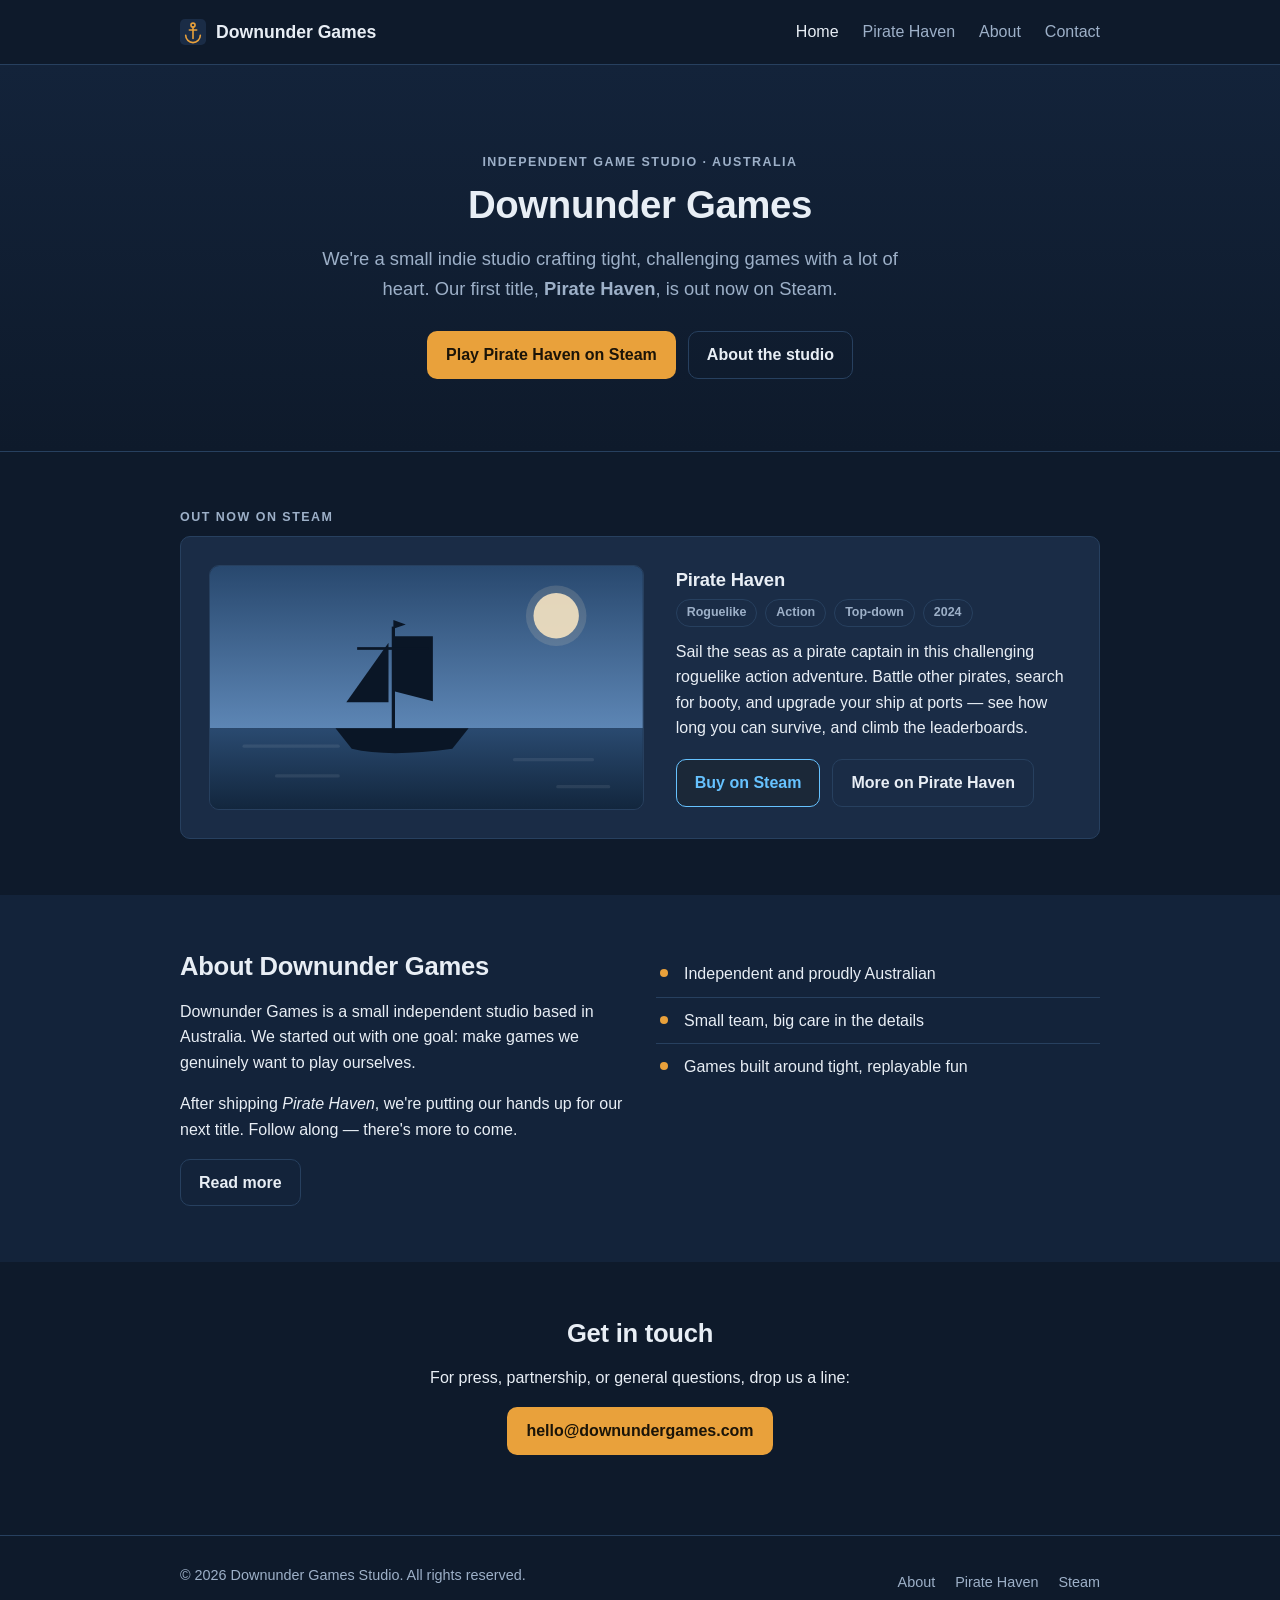
==== index.html @ 1e84ac45 "FirstCommit" ====
<!DOCTYPE html>
<html lang="en">
<head>
  <meta charset="UTF-8">
  <meta name="viewport" content="width=device-width, initial-scale=1.0">
  <title>Downunder Games — Indie game studio in Australia</title>
  <meta name="description" content="Downunder Games is an independent game studio in Australia. Creator of Pirate Haven, a roguelike pirate action game on Steam.">
  <link rel="icon" href="favicon.svg" type="image/svg+xml">
  <link rel="stylesheet" href="css/style.css">
</head>
<body>

  <!-- ===== Header / navigation — same block on every page ===== -->
  <header class="site-header">
    <div class="container">
      <nav class="nav" id="nav" aria-label="Main">
        <a class="nav-logo" href="index.html">
          <svg width="26" height="26" viewBox="0 0 64 64" aria-hidden="true">
            <rect width="64" height="64" rx="12" fill="#1a2c46"/>
            <g fill="none" stroke="#e9a13b" stroke-width="4" stroke-linecap="round">
              <circle cx="32" cy="15" r="5"/>
              <line x1="32" y1="20" x2="32" y2="48"/>
              <line x1="23" y1="27" x2="41" y2="27"/>
              <path d="M14 40 a18 18 0 0 0 36 0"/>
            </g>
          </svg>
          Downunder Games
        </a>
        <button class="nav-toggle" id="nav-toggle" aria-expanded="false" aria-controls="nav-links" aria-label="Menu">☰</button>
        <ul class="nav-links" id="nav-links">
          <li><a href="index.html" aria-current="page">Home</a></li>
          <li><a href="pirate-haven.html">Pirate Haven</a></li>
          <li><a href="about.html">About</a></li>
          <li><a href="index.html#contact">Contact</a></li>
        </ul>
      </nav>
    </div>
  </header>

  <!-- ===== Hero ===== -->
  <section class="hero">
    <div class="container">
      <p class="eyebrow">Independent game studio · Australia</p>
      <h1>Downunder Games</h1>
      <p class="lead">We're a small indie studio crafting tight, challenging games with a lot of heart. Our first title, <strong>Pirate Haven</strong>, is out now on Steam.</p>
      <div class="cta-row">
        <a class="btn btn-primary" href="https://store.steampowered.com/app/2535910/Pirate_Haven/" target="_blank" rel="noopener">Play Pirate Haven on Steam</a>
        <a class="btn btn-secondary" href="about.html">About the studio</a>
      </div>
    </div>
  </section>

  <!-- ===== Current game ===== -->
  <section>
    <div class="container">
      <p class="eyebrow">Out now on Steam</p>
      <div class="game-card">
        <!-- Placeholder key art (inline SVG). Replace this <svg> block with
             <img src="img/pirate-haven.jpg" alt="Pirate Haven key art">
             when you have real artwork. -->
        <div class="game-art" aria-hidden="false">
          <svg viewBox="0 0 800 450" role="img" aria-label="Stylised illustration of a pirate ship sailing at dusk">
            <defs>
              <linearGradient id="sky" x1="0" y1="0" x2="0" y2="1">
                <stop offset="0" stop-color="#28486e"/>
                <stop offset="1" stop-color="#5d86b5"/>
              </linearGradient>
              <linearGradient id="sea" x1="0" y1="0" x2="0" y2="1">
                <stop offset="0" stop-color="#2a4a70"/>
                <stop offset="1" stop-color="#12263d"/>
              </linearGradient>
            </defs>
            <rect width="800" height="300" fill="url(#sky)"/>
            <rect y="300" width="800" height="150" fill="url(#sea)"/>
            <circle cx="640" cy="92" r="56" fill="#f4e3c1" opacity="0.15"/>
            <circle cx="640" cy="92" r="42" fill="#f4e3c1" opacity="0.9"/>
            <g fill="#ffffff" opacity="0.08">
              <rect x="60" y="330" width="180" height="6" rx="3"/>
              <rect x="560" y="355" width="150" height="6" rx="3"/>
              <rect x="120" y="385" width="120" height="6" rx="3"/>
              <rect x="640" y="405" width="100" height="6" rx="3"/>
            </g>
            <g fill="#0a1626">
              <path d="M342 130 L412 130 L412 250 L342 232 Z"/>
              <path d="M330 142 L252 252 L330 252 Z"/>
              <rect x="336" y="112" width="6" height="196"/>
              <rect x="272" y="150" width="132" height="5"/>
              <path d="M339 100 L362 108 L339 116 Z"/>
              <path d="M232 300 L478 300 L448 338 Q330 354 262 338 Z"/>
            </g>
          </svg>
        </div>
        <div>
          <h3>Pirate Haven</h3>
          <div class="game-meta">
            <span class="tag">Roguelike</span>
            <span class="tag">Action</span>
            <span class="tag">Top-down</span>
            <span class="tag">2024</span>
          </div>
          <p>Sail the seas as a pirate captain in this challenging roguelike action adventure. Battle other pirates, search for booty, and upgrade your ship at ports — see how long you can survive, and climb the leaderboards.</p>
          <div class="game-actions">
            <a class="btn btn-steam" href="https://store.steampowered.com/app/2535910/Pirate_Haven/" target="_blank" rel="noopener">Buy on Steam</a>
            <a class="btn btn-secondary" href="pirate-haven.html">More on Pirate Haven</a>
          </div>
        </div>
      </div>
    </div>
  </section>

  <!-- ===== About preview ===== -->
  <section class="section-alt">
    <div class="container">
      <div class="about-grid">
        <div>
          <h2>About Downunder Games</h2>
          <p>Downunder Games is a small independent studio based in Australia. We started out with one goal: make games we genuinely want to play ourselves.</p>
          <p>After shipping <em>Pirate Haven</em>, we're putting our hands up for our next title. Follow along — there's more to come.</p>
          <a class="btn btn-secondary" href="about.html">Read more</a>
        </div>
        <ul class="value-list">
          <li>Independent and proudly Australian</li>
          <li>Small team, big care in the details</li>
          <li>Games built around tight, replayable fun</li>
        </ul>
      </div>
    </div>
  </section>

  <!-- ===== Contact
       TODO: replace hello@downundergames.com with your real contact email. -->
  <section id="contact">
    <div class="container contact-box">
      <h2>Get in touch</h2>
      <p>For press, partnership, or general questions, drop us a line:</p>
      <a class="btn btn-primary" href="mailto:hello@downundergames.com">hello@downundergames.com</a>
    </div>
  </section>

  <!-- ===== Footer — same block on every page ===== -->
  <footer class="site-footer">
    <div class="container footer-row">
      <p>© <span id="year">2026</span> Downunder Games Studio. All rights reserved.</p>
      <ul class="footer-links">
        <li><a href="about.html">About</a></li>
        <li><a href="pirate-haven.html">Pirate Haven</a></li>
        <li><a href="https://store.steampowered.com/app/2535910/Pirate_Haven/" target="_blank" rel="noopener">Steam</a></li>
      </ul>
    </div>
  </footer>

  <script src="js/main.js"></script>
</body>
</html>
---- css/style.css ----
/* ============================================================
   Downunder Games — site stylesheet
   ------------------------------------------------------------
   Everything is themed from the variables below. Change a
   variable once and the whole site follows.
   ============================================================ */

:root {
  /* Colors */
  --bg: #0e1a2b;          /* page background (deep navy) */
  --bg-soft: #13233a;     /* alternate section background */
  --surface: #1a2c46;    /* cards */
  --line: #27405f;       /* borders */
  --text: #e8eef5;       /* main text */
  --text-soft: #9db0c8;  /* secondary text */
  --accent: #e9a13b;     /* brand accent (gold) */
  --accent-soft: #f0c083;
  --steam: #66c2ff;      /* Steam button blue */

  /* Layout */
  --max-width: 960px;
  --radius: 10px;
}

/* ---------- Base ---------- */

* { box-sizing: border-box; }

html { scroll-behavior: smooth; }

body {
  margin: 0;
  font-family: -apple-system, BlinkMacSystemFont, "Segoe UI", Roboto,
    "Helvetica Neue", Arial, sans-serif;
  background: var(--bg);
  color: var(--text);
  line-height: 1.6;
  font-size: 16px;
}

img, svg { display: block; max-width: 100%; }

a { color: var(--accent); text-decoration: none; }
a:hover { text-decoration: underline; }

h1, h2, h3 {
  line-height: 1.25;
  font-weight: 700;
  letter-spacing: -0.01em;
}

h1 { font-size: 2.4rem; margin: 0.4em 0; }
h2 { font-size: 1.6rem; margin: 0 0 0.6em; }
h3 { font-size: 1.15rem; margin: 0 0 0.4em; }

p { margin: 0 0 1em; }

.container {
  max-width: var(--max-width);
  margin: 0 auto;
  padding: 0 20px;
}

section { padding: 56px 0; }

.eyebrow {
  text-transform: uppercase;
  font-size: 0.78rem;
  font-weight: 600;
  letter-spacing: 0.12em;
  color: var(--text-soft);
  margin: 0 0 8px;
}

.lead {
  font-size: 1.15rem;
  color: var(--text-soft);
  max-width: 620px;
}

/* ---------- Buttons ---------- */

.btn {
  display: inline-block;
  padding: 10px 18px;
  border-radius: var(--radius);
  font-weight: 600;
  border: 1px solid transparent;
  transition: background 0.15s ease, border-color 0.15s ease;
}
.btn:hover { text-decoration: none; }

.btn-primary {
  background: var(--accent);
  color: #1b1408;
}
.btn-primary:hover { background: var(--accent-soft); }

.btn-secondary {
  border-color: var(--line);
  color: var(--text);
}
.btn-secondary:hover { border-color: var(--accent); color: var(--accent); }

.btn-steam {
  background: #1b2838;
  border-color: var(--steam);
  color: var(--steam);
}
.btn-steam:hover { background: var(--steam); color: #0b1524; }

/* ---------- Header / nav ---------- */

.site-header {
  border-bottom: 1px solid var(--line);
  background: var(--bg);
}

.nav {
  display: flex;
  align-items: center;
  justify-content: space-between;
  min-height: 64px;
}

.nav-logo {
  display: flex;
  align-items: center;
  gap: 10px;
  font-weight: 700;
  font-size: 1.1rem;
  color: var(--text);
}
.nav-logo:hover { text-decoration: none; }
.nav-logo svg { flex: none; }

.nav-links {
  display: flex;
  align-items: center;
  gap: 24px;
  list-style: none;
  margin: 0;
  padding: 0;
}
.nav-links a {
  color: var(--text-soft);
  font-weight: 500;
}
.nav-links a:hover,
.nav-links a[aria-current="page"] { color: var(--text); }

/* Mobile nav toggle (hidden on desktop) */
.nav-toggle {
  display: none;
  background: none;
  border: 1px solid var(--line);
  border-radius: 8px;
  color: var(--text);
  font-size: 1.3rem;
  line-height: 1;
  padding: 8px 10px;
  cursor: pointer;
}

@media (max-width: 640px) {
  .nav-toggle { display: block; }
  .nav-links {
    display: none;
    flex-direction: column;
    width: 100%;
    padding-bottom: 12px;
  }
  .nav.open { flex-direction: column; align-items: stretch; }
  .nav.open .nav-links { display: flex; gap: 14px; }
}

/* ---------- Hero ---------- */

.hero {
  padding: 88px 0 72px;
  text-align: center;
  background:
    linear-gradient(180deg, var(--bg-soft) 0%, var(--bg) 100%);
  border-bottom: 1px solid var(--line);
}

.hero .container { max-width: 720px; }

.hero h1 { margin-top: 8px; }

.hero .cta-row {
  display: flex;
  gap: 12px;
  justify-content: center;
  flex-wrap: wrap;
  margin-top: 28px;
}

/* ---------- Game card ---------- */

.game-card {
  display: grid;
  grid-template-columns: minmax(0, 1.1fr) minmax(0, 1fr);
  gap: 32px;
  align-items: center;
  background: var(--surface);
  border: 1px solid var(--line);
  border-radius: var(--radius);
  padding: 28px;
}

@media (max-width: 720px) {
  .game-card { grid-template-columns: 1fr; }
}

.game-card .game-art {
  border-radius: var(--radius);
  overflow: hidden;
  border: 1px solid var(--line);
}
.game-card .game-art svg { width: 100%; height: auto; }

.game-meta {
  display: flex;
  flex-wrap: wrap;
  gap: 8px;
  margin: 0 0 12px;
}

.tag {
  font-size: 0.78rem;
  font-weight: 600;
  color: var(--text-soft);
  border: 1px solid var(--line);
  border-radius: 999px;
  padding: 3px 10px;
}

.game-actions { display: flex; gap: 12px; flex-wrap: wrap; margin-top: 18px; }

/* ---------- About / generic sections ---------- */

.section-alt { background: var(--bg-soft); }

.about-grid {
  display: grid;
  grid-template-columns: 1fr 1fr;
  gap: 32px;
}
@media (max-width: 720px) {
  .about-grid { grid-template-columns: 1fr; }
}

.value-list { list-style: none; padding: 0; margin: 0; }
.value-list li {
  padding: 10px 0 10px 28px;
  position: relative;
  border-bottom: 1px solid var(--line);
}
.value-list li:last-child { border-bottom: 0; }
.value-list li::before {
  content: "";
  position: absolute;
  left: 4px;
  top: 18px;
  width: 8px;
  height: 8px;
  border-radius: 50%;
  background: var(--accent);
}

/* ---------- Contact ---------- */

.contact-box {
  text-align: center;
  max-width: 560px;
  margin: 0 auto;
}

/* ---------- Page header (inner pages) ---------- */

.page-header {
  padding: 64px 0 32px;
  border-bottom: 1px solid var(--line);
  background: linear-gradient(180deg, var(--bg-soft) 0%, var(--bg) 100%);
}
.page-header p { color: var(--text-soft); max-width: 620px; }

/* ---------- 404 ---------- */

.not-found {
  min-height: 60vh;
  display: flex;
  align-items: center;
  justify-content: center;
  text-align: center;
}
.not-found .code { font-size: 4rem; font-weight: 800; color: var(--accent); }

/* ---------- Footer ---------- */

.site-footer {
  border-top: 1px solid var(--line);
  padding: 28px 0;
  margin-top: 24px;
  color: var(--text-soft);
  font-size: 0.9rem;
}

.footer-row {
  display: flex;
  justify-content: space-between;
  align-items: center;
  gap: 16px;
  flex-wrap: wrap;
}
.footer-links { display: flex; gap: 20px; list-style: none; margin: 0; padding: 0; }
.footer-links a { color: var(--text-soft); }
.footer-links a:hover { color: var(--text); }
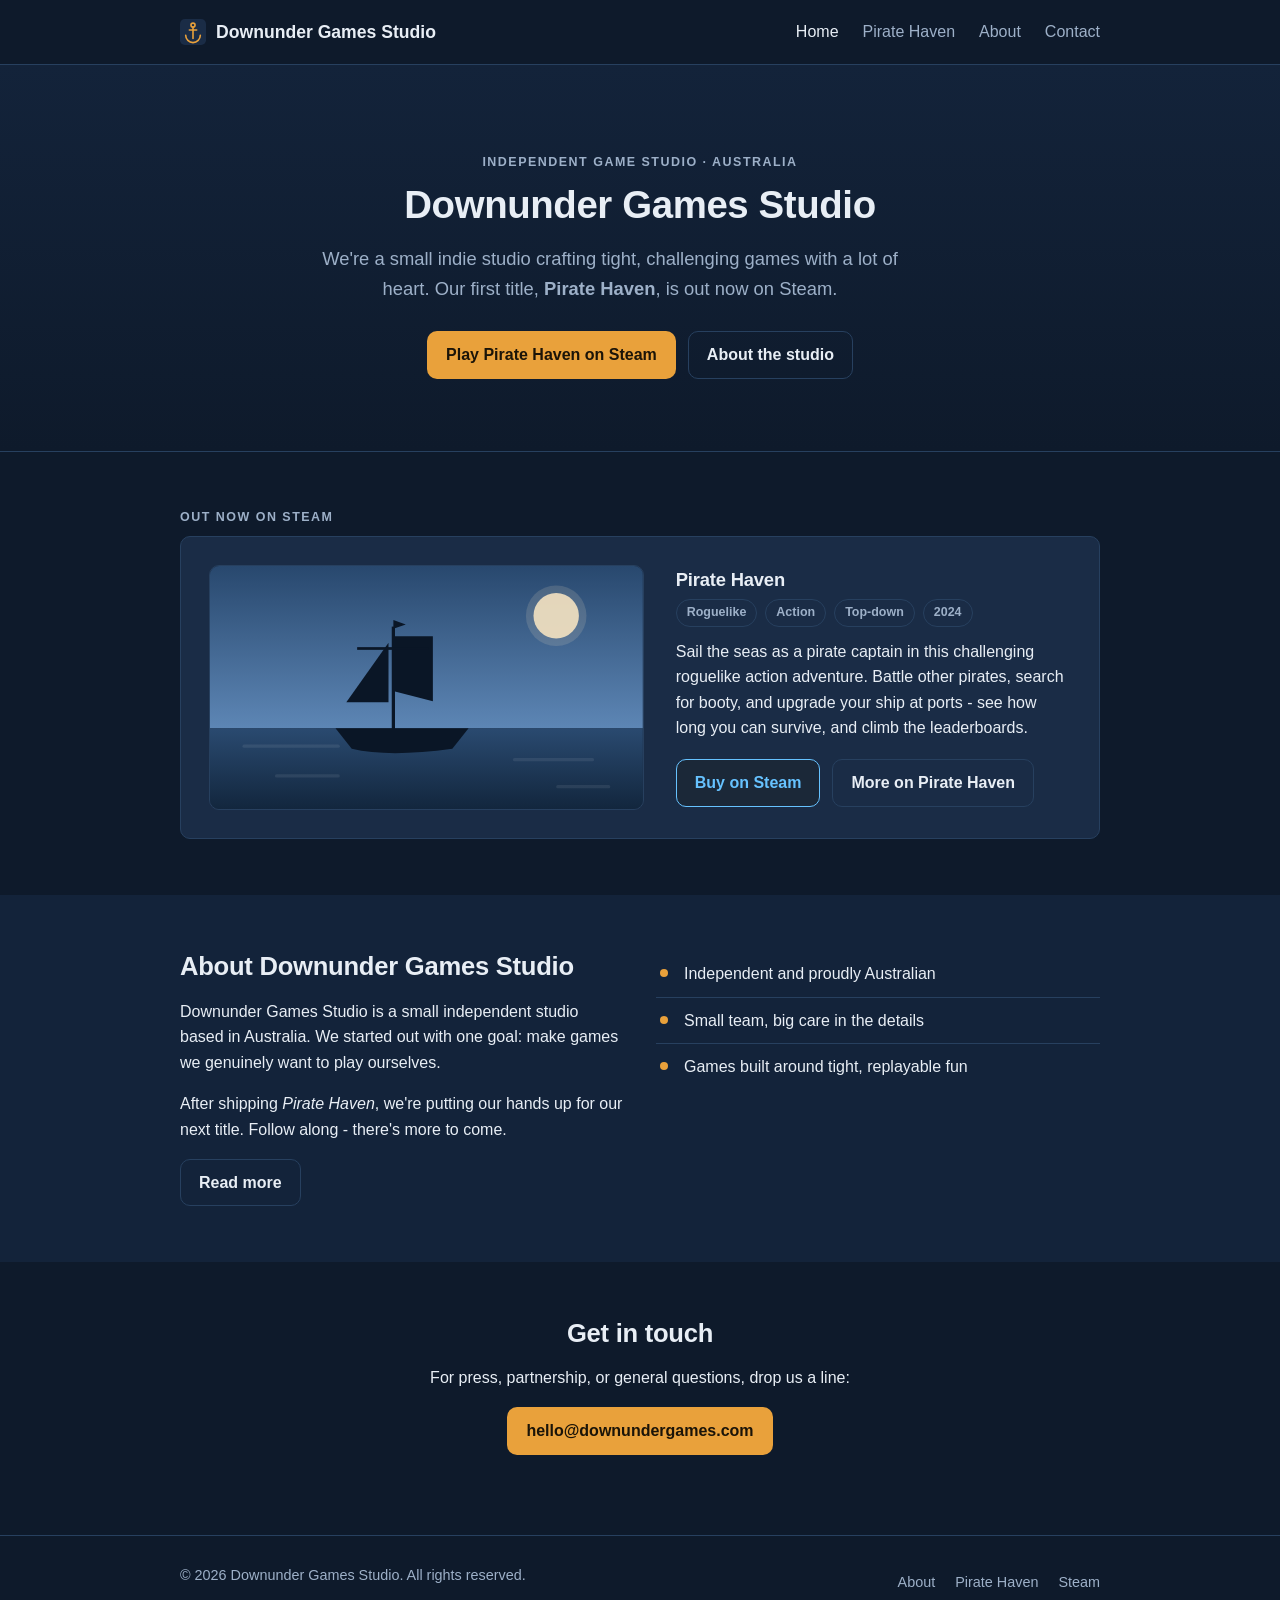
==== commit 0f1bac40: "Update index.html" ====
--- a/index.html
+++ b/index.html
@@ -3,8 +3,8 @@
 <head>
   <meta charset="UTF-8">
   <meta name="viewport" content="width=device-width, initial-scale=1.0">
-  <title>Downunder Games — Indie game studio in Australia</title>
-  <meta name="description" content="Downunder Games is an independent game studio in Australia. Creator of Pirate Haven, a roguelike pirate action game on Steam.">
+  <title>Downunder Games Studio - Indie game studio in Australia</title>
+  <meta name="description" content="Downunder Games Studio is an independent game studio in Australia. Creator of Pirate Haven, a roguelike pirate action game on Steam.">
   <link rel="icon" href="favicon.svg" type="image/svg+xml">
   <link rel="stylesheet" href="css/style.css">
 </head>
@@ -24,7 +24,7 @@
               <path d="M14 40 a18 18 0 0 0 36 0"/>
             </g>
           </svg>
-          Downunder Games
+          Downunder Games Studio
         </a>
         <button class="nav-toggle" id="nav-toggle" aria-expanded="false" aria-controls="nav-links" aria-label="Menu">☰</button>
         <ul class="nav-links" id="nav-links">
@@ -41,7 +41,7 @@
   <section class="hero">
     <div class="container">
       <p class="eyebrow">Independent game studio · Australia</p>
-      <h1>Downunder Games</h1>
+      <h1>Downunder Games Studio</h1>
       <p class="lead">We're a small indie studio crafting tight, challenging games with a lot of heart. Our first title, <strong>Pirate Haven</strong>, is out now on Steam.</p>
       <div class="cta-row">
         <a class="btn btn-primary" href="https://store.steampowered.com/app/2535910/Pirate_Haven/" target="_blank" rel="noopener">Play Pirate Haven on Steam</a>
@@ -98,7 +98,7 @@
             <span class="tag">Top-down</span>
             <span class="tag">2024</span>
           </div>
-          <p>Sail the seas as a pirate captain in this challenging roguelike action adventure. Battle other pirates, search for booty, and upgrade your ship at ports — see how long you can survive, and climb the leaderboards.</p>
+          <p>Sail the seas as a pirate captain in this challenging roguelike action adventure. Battle other pirates, search for booty, and upgrade your ship at ports - see how long you can survive, and climb the leaderboards.</p>
           <div class="game-actions">
             <a class="btn btn-steam" href="https://store.steampowered.com/app/2535910/Pirate_Haven/" target="_blank" rel="noopener">Buy on Steam</a>
             <a class="btn btn-secondary" href="pirate-haven.html">More on Pirate Haven</a>
@@ -113,9 +113,9 @@
     <div class="container">
       <div class="about-grid">
         <div>
-          <h2>About Downunder Games</h2>
-          <p>Downunder Games is a small independent studio based in Australia. We started out with one goal: make games we genuinely want to play ourselves.</p>
-          <p>After shipping <em>Pirate Haven</em>, we're putting our hands up for our next title. Follow along — there's more to come.</p>
+          <h2>About Downunder Games Studio</h2>
+          <p>Downunder Games Studio is a small independent studio based in Australia. We started out with one goal: make games we genuinely want to play ourselves.</p>
+          <p>After shipping <em>Pirate Haven</em>, we're putting our hands up for our next title. Follow along - there's more to come.</p>
           <a class="btn btn-secondary" href="about.html">Read more</a>
         </div>
         <ul class="value-list">
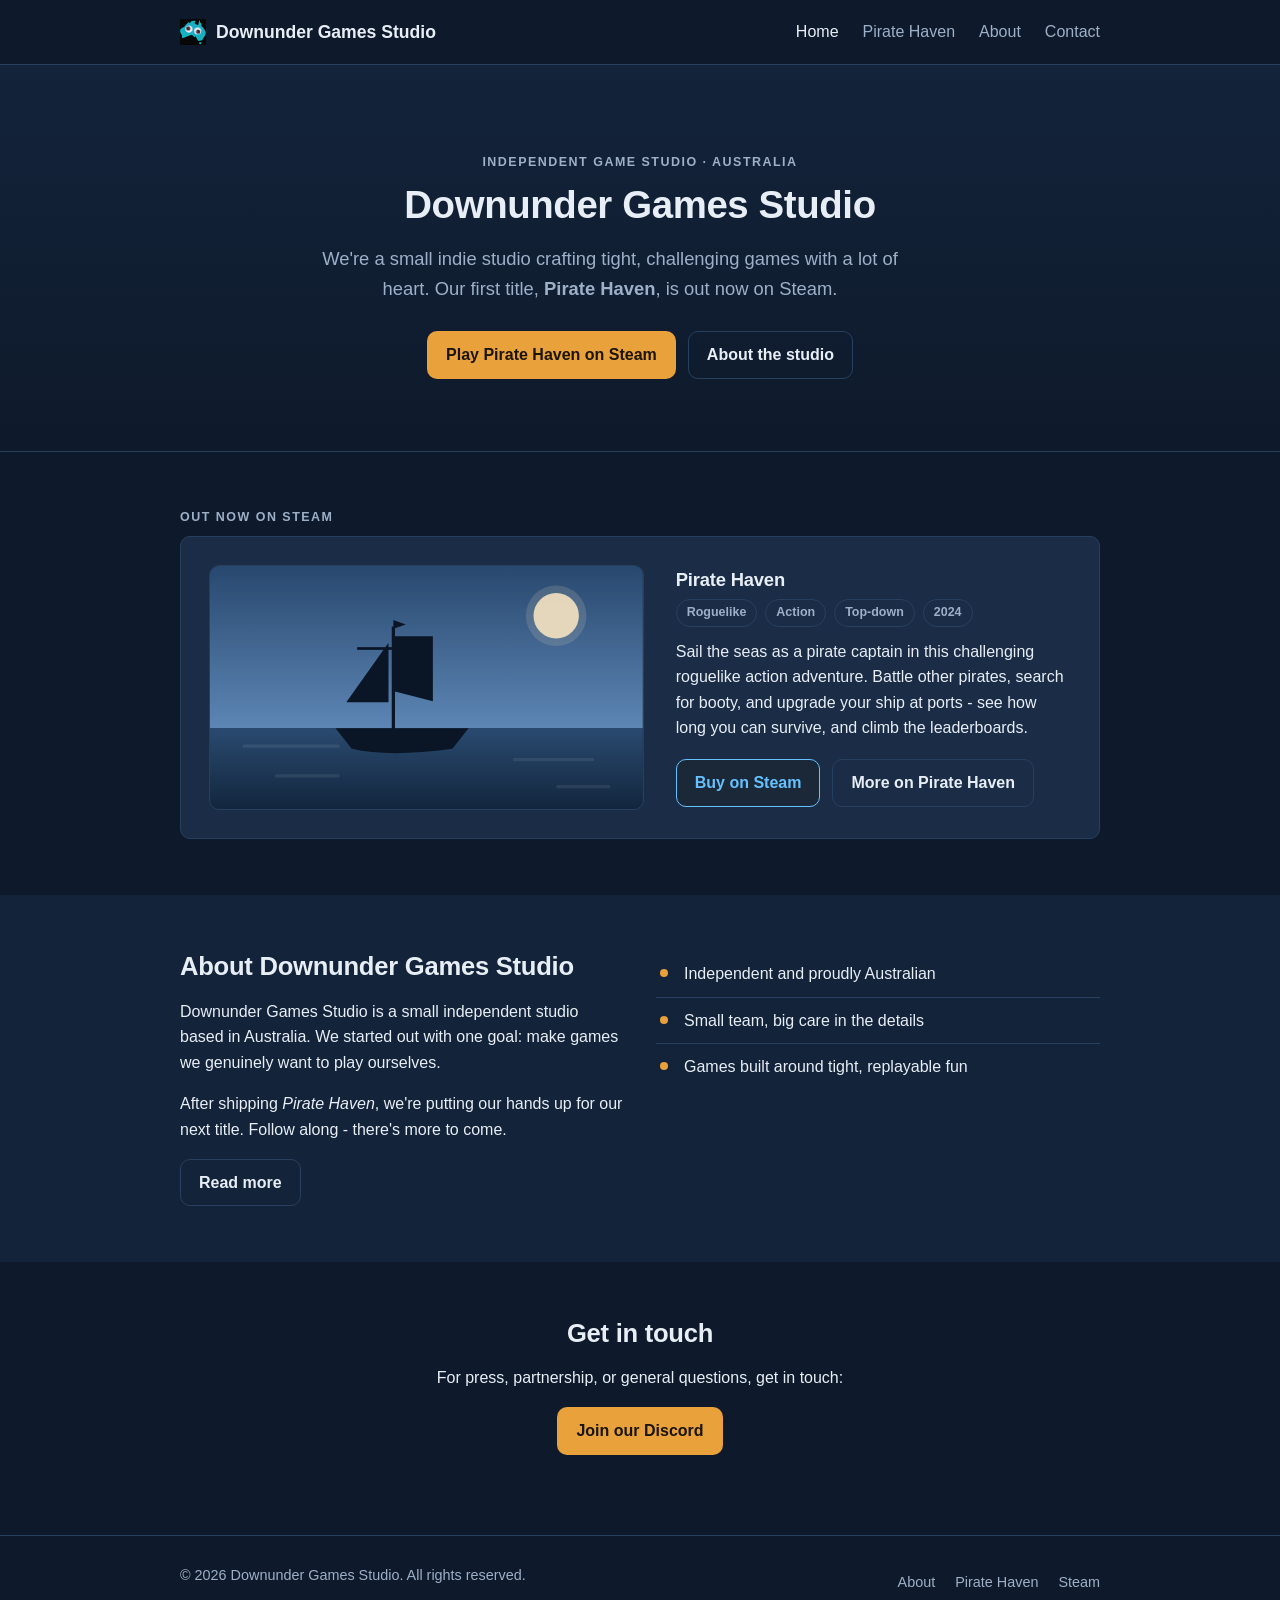
==== commit cc25d40d: "dgs logo added, updated contact" ====
--- a/index.html
+++ b/index.html
@@ -15,15 +15,7 @@
     <div class="container">
       <nav class="nav" id="nav" aria-label="Main">
         <a class="nav-logo" href="index.html">
-          <svg width="26" height="26" viewBox="0 0 64 64" aria-hidden="true">
-            <rect width="64" height="64" rx="12" fill="#1a2c46"/>
-            <g fill="none" stroke="#e9a13b" stroke-width="4" stroke-linecap="round">
-              <circle cx="32" cy="15" r="5"/>
-              <line x1="32" y1="20" x2="32" y2="48"/>
-              <line x1="23" y1="27" x2="41" y2="27"/>
-              <path d="M14 40 a18 18 0 0 0 36 0"/>
-            </g>
-          </svg>
+          <img class="nav-logo-icon" src="favicon.svg" alt="" width="26" height="26">
           Downunder Games Studio
         </a>
         <button class="nav-toggle" id="nav-toggle" aria-expanded="false" aria-controls="nav-links" aria-label="Menu">☰</button>
@@ -128,12 +120,12 @@
   </section>
 
   <!-- ===== Contact
-       TODO: replace hello@downundergames.com with your real contact email. -->
+       For now, contact is routed to the Discord invite. -->
   <section id="contact">
     <div class="container contact-box">
       <h2>Get in touch</h2>
-      <p>For press, partnership, or general questions, drop us a line:</p>
-      <a class="btn btn-primary" href="mailto:hello@downundergames.com">hello@downundergames.com</a>
+      <p>For press, partnership, or general questions, get in touch:</p>
+      <a class="btn btn-primary" href="https://discord.com/invite/eFnJpxtG9s" target="_blank" rel="noopener">Join our Discord</a>
     </div>
   </section>
 
--- a/css/style.css
+++ b/css/style.css
@@ -132,7 +132,7 @@
   color: var(--text);
 }
 .nav-logo:hover { text-decoration: none; }
-.nav-logo svg { flex: none; }
+.nav-logo img { flex: none; }
 
 .nav-links {
   display: flex;
